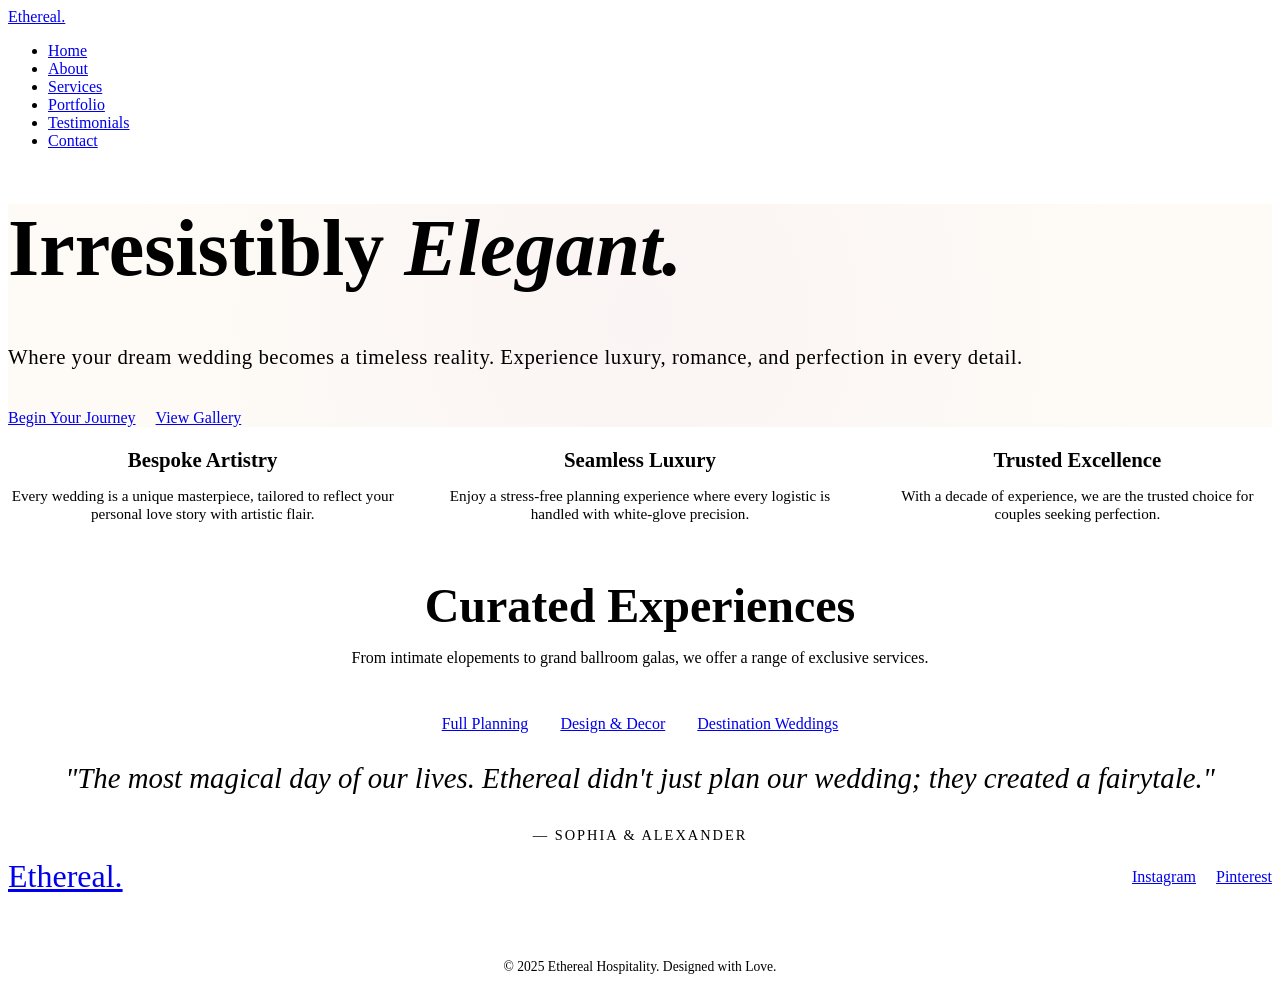
==== index.html @ 0077c3fd "Add files via upload Initial website upload" ====
<!DOCTYPE html>
<html lang="en">

<head>
    <meta charset="UTF-8">
    <meta name="viewport" content="width=device-width, initial-scale=1.0">
    <title>Ethereal | Luxury Wedding Hospitality</title>
    <link rel="stylesheet" href="css/style.css">
    <style>
        .usp-section {
            background-color: var(--color-white);
            border-top: 1px solid var(--color-border);
            border-bottom: 1px solid var(--color-border);
        }

        .usp-grid {
            display: grid;
            grid-template-columns: repeat(3, 1fr);
            gap: 3rem;
            text-align: center;
        }

        .usp-item h3 {
            font-size: 1.3rem;
            color: var(--color-accent);
            margin-bottom: 0.5rem;
        }

        .usp-item p {
            font-size: 0.95rem;
            color: var(--color-text-muted);
        }

        .hero {
            /* Fallback or gradient if image fails to load/generate */
            background: radial-gradient(circle at center, rgba(243, 229, 227, 0.4) 0%, rgba(254, 251, 246, 1) 80%);
        }

        .hero-subtitle {
            font-size: 1.3rem;
            font-weight: 300;
            color: var(--color-text-muted);
            letter-spacing: 0.5px;
        }
    </style>
</head>

<body>

    <!-- Navbar -->
    <nav class="navbar">
        <div class="container nav-container">
            <a href="index.html" class="logo">Ethereal.</a>
            <ul class="nav-links">
                <li><a href="index.html" class="nav-link">Home</a></li>
                <li><a href="about.html" class="nav-link">About</a></li>
                <li><a href="services.html" class="nav-link">Services</a></li>
                <li><a href="work.html" class="nav-link">Portfolio</a></li>
                <li><a href="testimonials.html" class="nav-link">Testimonials</a></li>
                <li><a href="contact.html" class="nav-link">Contact</a></li>
            </ul>
        </div>
    </nav>

    <!-- Hero Section -->
    <header class="hero reveal">
        <div class="container hero-content">
            <h1 style="font-size: 5rem; line-height: 1.1;">Irresistibly <span
                    style="color: var(--color-accent); font-style: italic;">Elegant.</span></h1>
            <p class="hero-subtitle">Where your dream wedding becomes a timeless reality. Experience luxury, romance,
                and perfection in every detail.</p>
            <div style="margin-top: 2.5rem;">
                <a href="contact.html" class="btn btn-primary">Begin Your Journey</a>
                <a href="work.html" class="btn" style="margin-left: 1rem; border-color: var(--color-border);">View
                    Gallery</a>
            </div>
        </div>
    </header>

    <!-- Unique Selling Points -->
    <section class="section-padding usp-section reveal">
        <div class="container">
            <div class="usp-grid">
                <div class="usp-item reveal">
                    <h3>Bespoke Artistry</h3>
                    <p>Every wedding is a unique masterpiece, tailored to reflect your personal love story with artistic
                        flair.</p>
                </div>
                <div class="usp-item reveal">
                    <h3>Seamless Luxury</h3>
                    <p>Enjoy a stress-free planning experience where every logistic is handled with white-glove
                        precision.</p>
                </div>
                <div class="usp-item reveal">
                    <h3>Trusted Excellence</h3>
                    <p>With a decade of experience, we are the trusted choice for couples seeking perfection.</p>
                </div>
            </div>
        </div>
    </section>

    <!-- Services Preview -->
    <section class="services section-padding reveal" style="text-align: center;">
        <div class="container">
            <h2 style="font-size: 3rem; margin-bottom: 1rem;">Curated Experiences</h2>
            <p style="max-width: 600px; margin: 0 auto 3rem; color: var(--color-text-muted);">From intimate elopements
                to grand ballroom galas, we offer a range of exclusive services.</p>

            <div style="display: flex; justify-content: center; gap: 2rem; flex-wrap: wrap;">
                <a href="services.html" class="btn">Full Planning</a>
                <a href="services.html" class="btn">Design & Decor</a>
                <a href="services.html" class="btn">Destination Weddings</a>
            </div>
        </div>
    </section>

    <!-- Testimonials Preview (Trust Signal) -->
    <section class="section-padding reveal" style="background-color: var(--color-secondary);">
        <div class="container" style="text-align: center;">
            <p
                style="font-family: 'Playfair Display', serif; font-size: 1.8rem; font-style: italic; color: var(--color-text-main); margin-bottom: 2rem;">
                "The most magical day of our lives. Ethereal didn't just plan our wedding; they created a fairytale."
            </p>
            <p style="text-transform: uppercase; letter-spacing: 2px; font-size: 0.9rem;">— Sophia & Alexander</p>
        </div>
    </section>

    <!-- Footer -->
    <footer>
        <div class="container">
            <div
                style="display: flex; justify-content: space-between; align-items: center; border-bottom: 1px solid var(--color-border); padding-bottom: 2rem; margin-bottom: 2rem;">
                <a href="index.html" class="logo" style="font-size: 2rem;">Ethereal.</a>
                <div class="footer-socials">
                    <a href="#" style="margin-left: 1rem;">Instagram</a>
                    <a href="#" style="margin-left: 1rem;">Pinterest</a>
                </div>
            </div>
            <p style="text-align: center; color: var(--color-text-muted); font-size: 0.85rem;">&copy; 2025 Ethereal
                Hospitality. Designed with Love.</p>
        </div>
    </footer>

    <script src="js/script.js"></script>
</body>

</html>
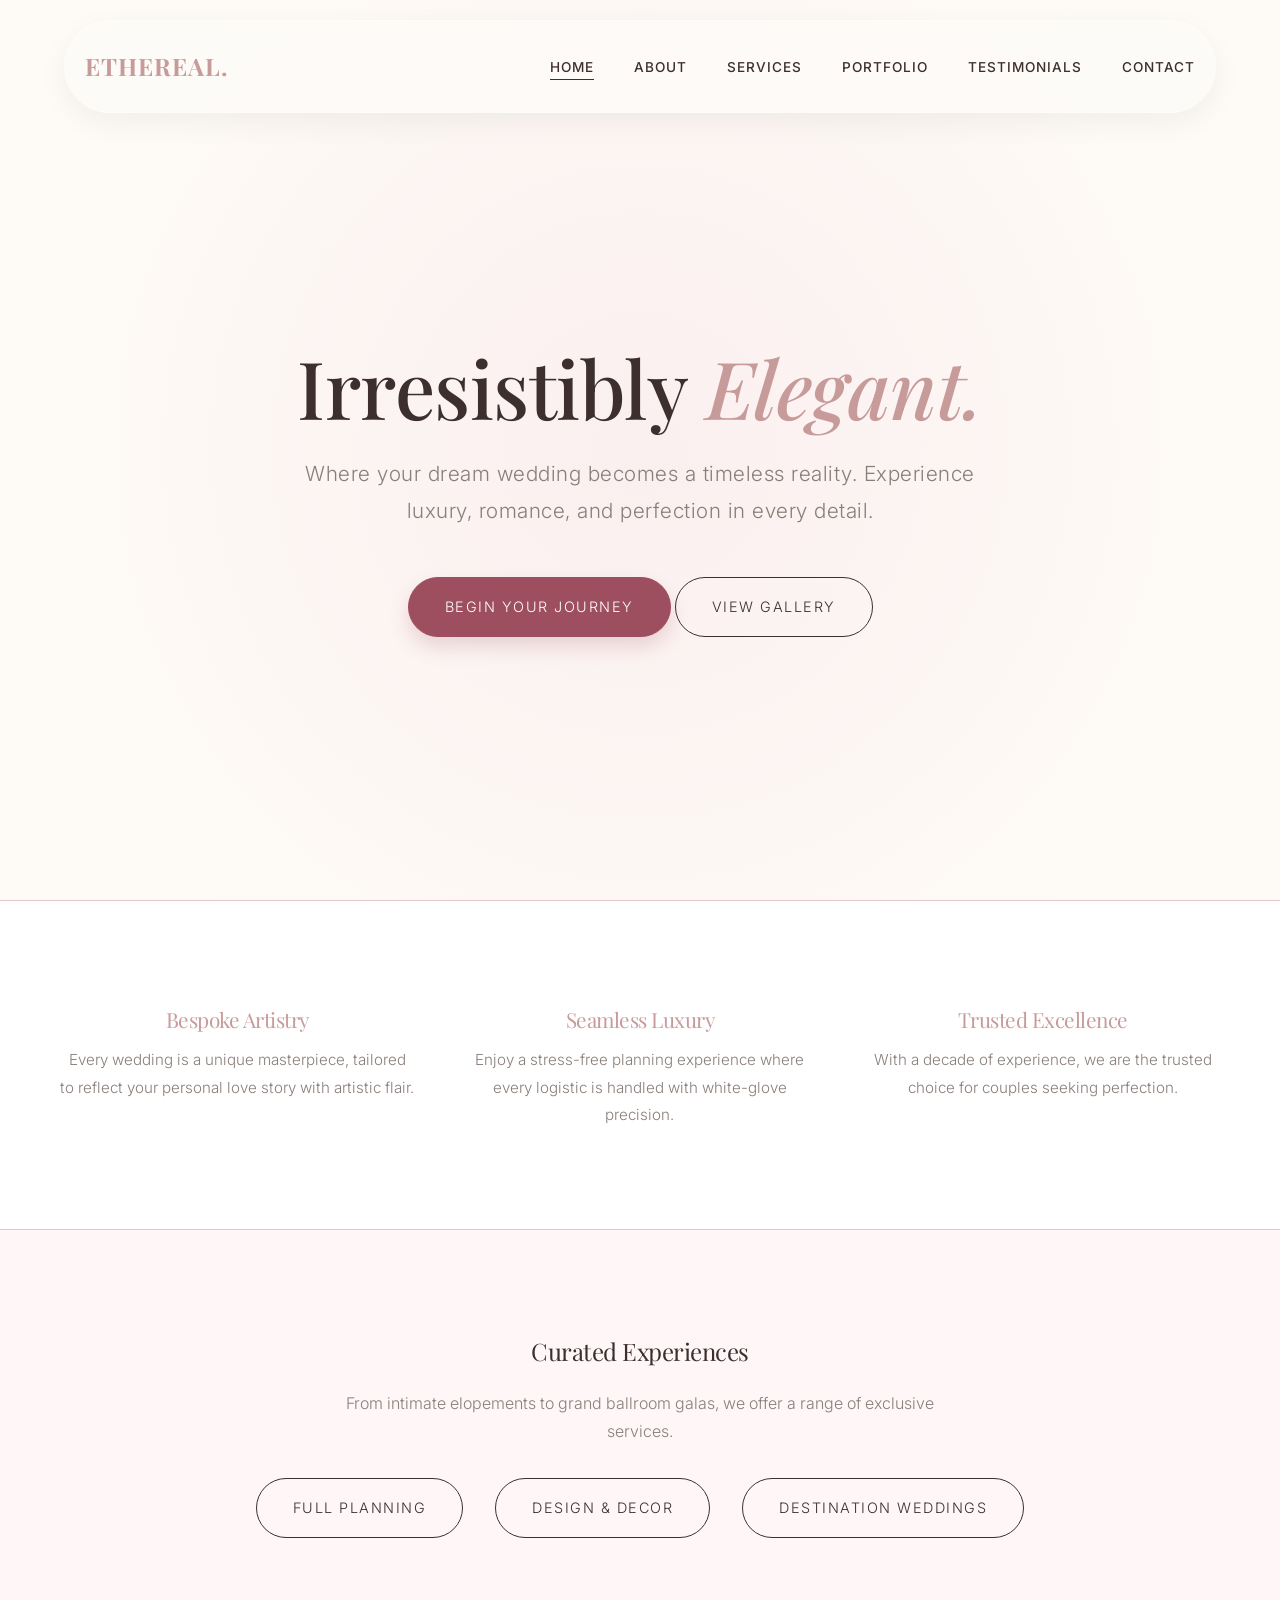
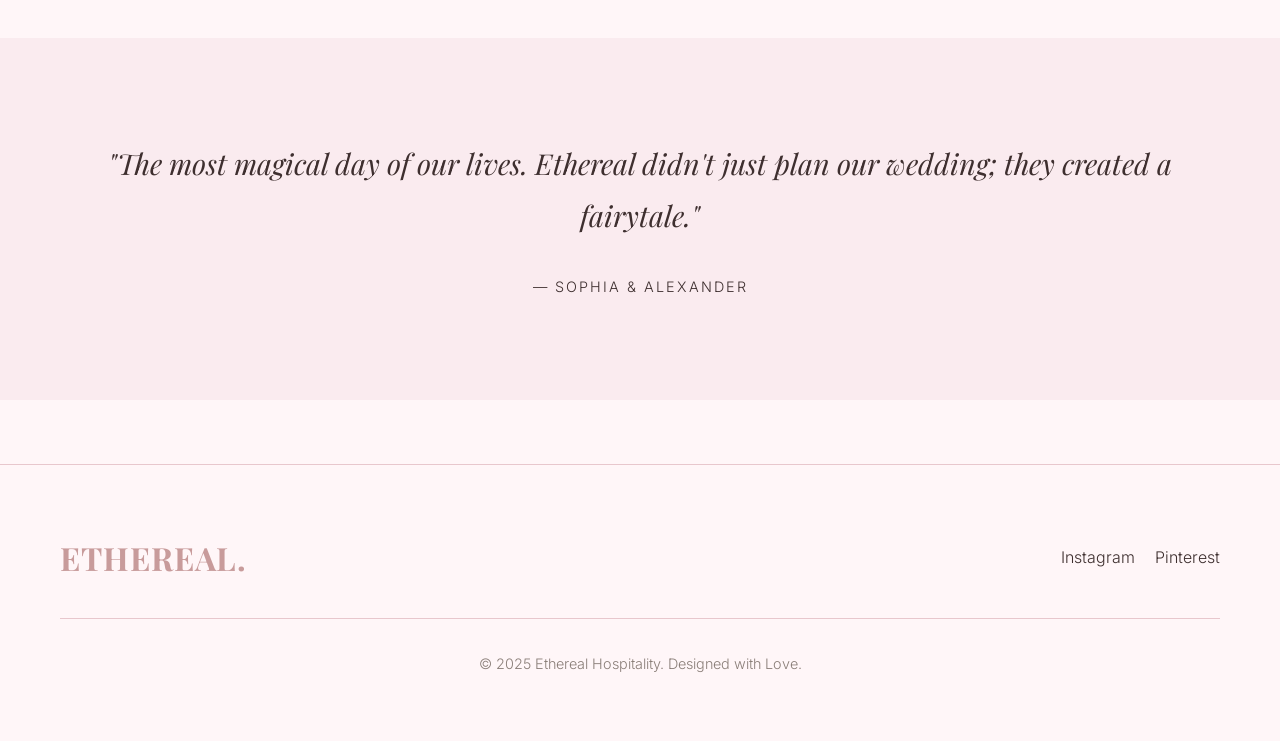
==== commit ef938491: "Initial production-ready website" ====
--- a/index.html
+++ b/index.html
@@ -5,44 +5,7 @@
     <meta charset="UTF-8">
     <meta name="viewport" content="width=device-width, initial-scale=1.0">
     <title>Ethereal | Luxury Wedding Hospitality</title>
-    <link rel="stylesheet" href="css/style.css">
-    <style>
-        .usp-section {
-            background-color: var(--color-white);
-            border-top: 1px solid var(--color-border);
-            border-bottom: 1px solid var(--color-border);
-        }
-
-        .usp-grid {
-            display: grid;
-            grid-template-columns: repeat(3, 1fr);
-            gap: 3rem;
-            text-align: center;
-        }
-
-        .usp-item h3 {
-            font-size: 1.3rem;
-            color: var(--color-accent);
-            margin-bottom: 0.5rem;
-        }
-
-        .usp-item p {
-            font-size: 0.95rem;
-            color: var(--color-text-muted);
-        }
-
-        .hero {
-            /* Fallback or gradient if image fails to load/generate */
-            background: radial-gradient(circle at center, rgba(243, 229, 227, 0.4) 0%, rgba(254, 251, 246, 1) 80%);
-        }
-
-        .hero-subtitle {
-            font-size: 1.3rem;
-            font-weight: 300;
-            color: var(--color-text-muted);
-            letter-spacing: 0.5px;
-        }
-    </style>
+    <link rel="stylesheet" href="./css/style.css">
 </head>
 
 <body>
@@ -50,14 +13,14 @@
     <!-- Navbar -->
     <nav class="navbar">
         <div class="container nav-container">
-            <a href="index.html" class="logo">Ethereal.</a>
+            <a href="./index.html" class="logo">Ethereal.</a>
             <ul class="nav-links">
-                <li><a href="index.html" class="nav-link">Home</a></li>
-                <li><a href="about.html" class="nav-link">About</a></li>
-                <li><a href="services.html" class="nav-link">Services</a></li>
-                <li><a href="work.html" class="nav-link">Portfolio</a></li>
-                <li><a href="testimonials.html" class="nav-link">Testimonials</a></li>
-                <li><a href="contact.html" class="nav-link">Contact</a></li>
+                <li><a href="./index.html" class="nav-link active">Home</a></li>
+                <li><a href="./about.html" class="nav-link">About</a></li>
+                <li><a href="./services.html" class="nav-link">Services</a></li>
+                <li><a href="./work.html" class="nav-link">Portfolio</a></li>
+                <li><a href="./testimonials.html" class="nav-link">Testimonials</a></li>
+                <li><a href="./contact.html" class="nav-link">Contact</a></li>
             </ul>
         </div>
     </nav>
@@ -65,14 +28,12 @@
     <!-- Hero Section -->
     <header class="hero reveal">
         <div class="container hero-content">
-            <h1 style="font-size: 5rem; line-height: 1.1;">Irresistibly <span
-                    style="color: var(--color-accent); font-style: italic;">Elegant.</span></h1>
+            <h1>Irresistibly <span class="text-accent font-italic">Elegant.</span></h1>
             <p class="hero-subtitle">Where your dream wedding becomes a timeless reality. Experience luxury, romance,
                 and perfection in every detail.</p>
-            <div style="margin-top: 2.5rem;">
-                <a href="contact.html" class="btn btn-primary">Begin Your Journey</a>
-                <a href="work.html" class="btn" style="margin-left: 1rem; border-color: var(--color-border);">View
-                    Gallery</a>
+            <div class="hero-actions">
+                <a href="./contact.html" class="btn btn-primary">Begin Your Journey</a>
+                <a href="./work.html" class="btn ml-1 btn-outline">View Gallery</a>
             </div>
         </div>
     </header>
@@ -100,48 +61,45 @@
     </section>
 
     <!-- Services Preview -->
-    <section class="services section-padding reveal" style="text-align: center;">
+    <section class="services section-padding reveal text-center">
         <div class="container">
-            <h2 style="font-size: 3rem; margin-bottom: 1rem;">Curated Experiences</h2>
-            <p style="max-width: 600px; margin: 0 auto 3rem; color: var(--color-text-muted);">From intimate elopements
-                to grand ballroom galas, we offer a range of exclusive services.</p>
+            <h2 class="mb-1">Curated Experiences</h2>
+            <p class="max-w-600 mb-2 text-muted">From intimate elopements to grand ballroom galas, we offer a range of
+                exclusive services.</p>
 
-            <div style="display: flex; justify-content: center; gap: 2rem; flex-wrap: wrap;">
-                <a href="services.html" class="btn">Full Planning</a>
-                <a href="services.html" class="btn">Design & Decor</a>
-                <a href="services.html" class="btn">Destination Weddings</a>
+            <div class="flex-center flex-wrap gap-2">
+                <a href="./services.html" class="btn">Full Planning</a>
+                <a href="./services.html" class="btn">Design & Decor</a>
+                <a href="./services.html" class="btn">Destination Weddings</a>
             </div>
         </div>
     </section>
 
     <!-- Testimonials Preview (Trust Signal) -->
-    <section class="section-padding reveal" style="background-color: var(--color-secondary);">
-        <div class="container" style="text-align: center;">
-            <p
-                style="font-family: 'Playfair Display', serif; font-size: 1.8rem; font-style: italic; color: var(--color-text-main); margin-bottom: 2rem;">
+    <section class="section-padding reveal bg-secondary">
+        <div class="container text-center">
+            <p class="font-serif fs-1-8rem font-italic text-main mb-2">
                 "The most magical day of our lives. Ethereal didn't just plan our wedding; they created a fairytale."
             </p>
-            <p style="text-transform: uppercase; letter-spacing: 2px; font-size: 0.9rem;">— Sophia & Alexander</p>
+            <p class="text-upper ls-2 fs-0-9rem">— Sophia & Alexander</p>
         </div>
     </section>
 
     <!-- Footer -->
     <footer>
         <div class="container">
-            <div
-                style="display: flex; justify-content: space-between; align-items: center; border-bottom: 1px solid var(--color-border); padding-bottom: 2rem; margin-bottom: 2rem;">
-                <a href="index.html" class="logo" style="font-size: 2rem;">Ethereal.</a>
+            <div class="footer-content">
+                <a href="./index.html" class="logo" style="font-size: 2rem;">Ethereal.</a>
                 <div class="footer-socials">
-                    <a href="#" style="margin-left: 1rem;">Instagram</a>
-                    <a href="#" style="margin-left: 1rem;">Pinterest</a>
+                    <a href="#">Instagram</a>
+                    <a href="#">Pinterest</a>
                 </div>
             </div>
-            <p style="text-align: center; color: var(--color-text-muted); font-size: 0.85rem;">&copy; 2025 Ethereal
-                Hospitality. Designed with Love.</p>
+            <p>&copy; 2025 Ethereal Hospitality. Designed with Love.</p>
         </div>
     </footer>
 
-    <script src="js/script.js"></script>
+    <script src="./js/script.js"></script>
 </body>
 
 </html>
--- a/css/style.css
+++ b/css/style.css
@@ -0,0 +1,787 @@
+/* Font Imports */
+@import url('https://fonts.googleapis.com/css2?family=Playfair+Display:ital,wght@0,400;0,600;0,700;1,400&family=Inter:wght@300;400;500;600&display=swap');
+
+:root {
+    /* Color Palette - Blush & Rose Luxury */
+    --color-bg: #FFF6F8;
+    /* Soft Blush */
+    --color-text-main: #3E2F2F;
+    /* Deep Warm Brown */
+    --color-text-muted: #8A7E78;
+    /* Soft Taupe */
+    --color-accent: #C89B9B;
+    /* Rose Gold */
+    --color-accent-hover: #B28585;
+    /* Deep Rose */
+    --color-cta: #9E4F5F;
+    /* Wine Pink */
+    --color-secondary: #FAEBEF;
+    /* Lighter Blush for sections */
+    --color-white: #ffffff;
+    --color-border: #E8C7CD;
+    /* Soft Pink Grey */
+
+    /* Spacing */
+    --container-width: 1200px;
+    --section-padding: 100px 0;
+
+    /* Transitions */
+    --transition-base: all 0.5s cubic-bezier(0.22, 1, 0.36, 1);
+    /* Elegant smooth ease */
+}
+
+* {
+    margin: 0;
+    padding: 0;
+    box-sizing: border-box;
+}
+
+html {
+    scroll-behavior: smooth;
+}
+
+body {
+    font-family: 'Inter', sans-serif;
+    background-color: var(--color-bg);
+    color: var(--color-text-main);
+    line-height: 1.8;
+    overflow-x: hidden;
+    font-weight: 300;
+}
+
+h1,
+h2,
+h3,
+h4,
+h5,
+h6 {
+    font-family: 'Playfair Display', serif;
+    font-weight: 400;
+    color: var(--color-text-main);
+    margin-bottom: 1.5rem;
+    letter-spacing: -0.5px;
+}
+
+a {
+    text-decoration: none;
+    color: inherit;
+    transition: var(--transition-base);
+}
+
+ul {
+    list-style: none;
+}
+
+img {
+    max-width: 100%;
+    display: block;
+}
+
+/* Utilities */
+.container {
+    max-width: var(--container-width);
+    margin: 0 auto;
+    padding: 0 20px;
+}
+
+.text-center {
+    text-align: center;
+}
+
+.mt-1 {
+    margin-top: 1rem;
+}
+
+.mt-2 {
+    margin-top: 2rem;
+}
+
+.mt-4 {
+    margin-top: 4rem;
+}
+
+.mb-1 {
+    margin-bottom: 1rem;
+}
+
+.mb-2 {
+    margin-bottom: 2rem;
+}
+
+.section-padding {
+    padding: var(--section-padding);
+}
+
+/* Buttons */
+.btn {
+    display: inline-block;
+    padding: 16px 36px;
+    background: transparent;
+    border: 1px solid var(--color-text-main);
+    color: var(--color-text-main);
+    font-family: 'Inter', sans-serif;
+    font-size: 0.9rem;
+    letter-spacing: 1.5px;
+    text-transform: uppercase;
+    cursor: pointer;
+    transition: var(--transition-base);
+    border-radius: 50px;
+}
+
+.btn:hover {
+    background: var(--color-text-main);
+    color: var(--color-bg);
+}
+
+.btn-primary {
+    background: var(--color-cta);
+    border-color: var(--color-cta);
+    color: var(--color-white);
+    box-shadow: 0 10px 20px rgba(158, 79, 95, 0.2);
+}
+
+.btn-primary:hover {
+    background: var(--color-accent);
+    border-color: var(--color-accent);
+    color: var(--color-white);
+    transform: translateY(-2px);
+    box-shadow: 0 15px 30px rgba(158, 79, 95, 0.3);
+}
+
+/* Navbar */
+.navbar {
+    position: fixed;
+    top: 20px;
+    left: 50%;
+    transform: translateX(-50%);
+    width: 90%;
+    max-width: 1200px;
+    padding: 1rem 2rem;
+    z-index: 1000;
+    transition: var(--transition-base);
+    background: rgba(255, 255, 255, 0.7);
+    backdrop-filter: blur(15px);
+    border: 1px solid rgba(255, 255, 255, 0.3);
+    border-radius: 50px;
+    box-shadow: 0 10px 30px rgba(0, 0, 0, 0.05);
+}
+
+.nav-container {
+    display: flex;
+    justify-content: space-between;
+    align-items: center;
+}
+
+.logo {
+    font-family: 'Playfair Display', serif;
+    font-size: 1.5rem;
+    font-weight: 700;
+    letter-spacing: 1px;
+    text-transform: uppercase;
+    color: var(--color-accent);
+}
+
+.nav-links {
+    display: flex;
+    gap: 2.5rem;
+}
+
+.nav-link {
+    font-size: 0.85rem;
+    text-transform: uppercase;
+    letter-spacing: 1px;
+    position: relative;
+    color: var(--color-text-main);
+    font-weight: 500;
+}
+
+.nav-link::after {
+    content: '';
+    position: absolute;
+    bottom: -5px;
+    left: 0;
+    width: 0%;
+    height: 1px;
+    background: var(--color-text-main);
+    transition: var(--transition-base);
+}
+
+.nav-link:hover::after,
+.nav-link.active::after {
+    width: 100%;
+}
+
+/* Animations */
+.reveal {
+    opacity: 0;
+    transform: translateY(30px);
+    transition: all 0.8s ease-out;
+}
+
+.reveal.active {
+    opacity: 1;
+    transform: translateY(0);
+}
+
+/* Hero Main (Home) */
+.hero {
+    height: 100vh;
+    display: flex;
+    align-items: center;
+    justify-content: center;
+    text-align: center;
+    padding-top: 80px;
+    position: relative;
+    background: radial-gradient(circle at center, rgba(243, 229, 227, 0.4) 0%, rgba(254, 251, 246, 1) 80%);
+}
+
+.hero-content h1 {
+    font-size: 5rem;
+    line-height: 1.1;
+    margin-bottom: 1.5rem;
+    font-weight: 500;
+}
+
+.hero-subtitle {
+    font-size: 1.3rem;
+    font-weight: 300;
+    color: var(--color-text-muted);
+    letter-spacing: 0.5px;
+    max-width: 700px;
+    margin: 0 auto 3rem;
+}
+
+/* Page Heroes */
+.page-hero {
+    background: linear-gradient(to bottom, #FFF6F8, #fdf4f6);
+    padding: 180px 0 120px;
+    text-align: center;
+    position: relative;
+}
+
+.page-hero::after {
+    content: '❀';
+    display: block;
+    font-size: 2rem;
+    color: var(--color-accent);
+    margin-top: 2rem;
+    opacity: 0.6;
+}
+
+/* USP Section (Home) */
+.usp-section {
+    background-color: var(--color-white);
+    border-top: 1px solid var(--color-border);
+    border-bottom: 1px solid var(--color-border);
+}
+
+.usp-grid {
+    display: grid;
+    grid-template-columns: repeat(3, 1fr);
+    gap: 3rem;
+    text-align: center;
+}
+
+.usp-item h3 {
+    font-size: 1.3rem;
+    color: var(--color-accent);
+    margin-bottom: 0.5rem;
+}
+
+.usp-item p {
+    font-size: 0.95rem;
+    color: var(--color-text-muted);
+}
+
+/* Services Page Styles */
+.services-hero {
+    background: linear-gradient(135deg, #FFF6F8 0%, #fae6ed 100%);
+    padding: 160px 0 100px;
+    text-align: center;
+}
+
+.overview-grid {
+    display: grid;
+    grid-template-columns: repeat(auto-fit, minmax(300px, 1fr));
+    gap: 2.5rem;
+    margin-top: -50px;
+    position: relative;
+    z-index: 10;
+}
+
+.overview-card {
+    background: #fff;
+    padding: 3rem 2rem;
+    border-radius: 12px;
+    text-align: center;
+    box-shadow: 0 15px 30px rgba(0, 0, 0, 0.03);
+    border: 1px solid var(--color-border);
+    transition: all 0.4s ease;
+}
+
+.overview-card:hover {
+    transform: translateY(-8px);
+    box-shadow: 0 20px 40px rgba(200, 155, 155, 0.15);
+    border-color: var(--color-accent);
+}
+
+.detail-section {
+    padding: 120px 0;
+    overflow: hidden;
+}
+
+.detail-layout {
+    display: grid;
+    grid-template-columns: 1fr 1fr;
+    gap: 5rem;
+    align-items: center;
+}
+
+.detail-layout.reverse {
+    direction: rtl;
+}
+
+.detail-layout.reverse .detail-content {
+    direction: ltr;
+}
+
+.detail-image {
+    height: 500px;
+    border-radius: 12px;
+    overflow: hidden;
+    box-shadow: 0 20px 40px rgba(0, 0, 0, 0.08);
+    position: relative;
+}
+
+.detail-image img {
+    width: 100%;
+    height: 100%;
+    object-fit: cover;
+    transition: transform 0.6s ease;
+}
+
+.detail-image:hover img {
+    transform: scale(1.05);
+}
+
+.service-list li {
+    margin-bottom: 0.8rem;
+    font-size: 0.95rem;
+    padding-left: 25px;
+    position: relative;
+    color: var(--color-text-muted);
+}
+
+.service-list li::before {
+    content: '✦';
+    position: absolute;
+    left: 0;
+    color: var(--color-accent);
+}
+
+.process-steps {
+    display: flex;
+    justify-content: center;
+    gap: 4rem;
+    margin-top: 4rem;
+    flex-wrap: wrap;
+}
+
+.step-icon {
+    width: 80px;
+    height: 80px;
+    background: var(--color-secondary);
+    border-radius: 50%;
+    display: flex;
+    align-items: center;
+    justify-content: center;
+    font-size: 1.5rem;
+    color: var(--color-cta);
+    margin: 0 auto 1.5rem;
+    font-family: serif;
+}
+
+/* About Page Styles */
+.story-layout {
+    display: grid;
+    grid-template-columns: 1.2fr 1fr;
+    gap: 6rem;
+    align-items: center;
+    margin: 4rem 0;
+}
+
+.pull-quote {
+    font-family: 'Playfair Display', serif;
+    font-size: 1.6rem;
+    font-style: italic;
+    color: var(--color-cta);
+    margin: 2rem 0;
+    padding-left: 20px;
+    border-left: 3px solid var(--color-border);
+}
+
+.about-image-container {
+    position: relative;
+    border-radius: 200px 200px 0 0;
+    overflow: hidden;
+    height: 600px;
+    box-shadow: 0 30px 60px rgba(200, 155, 155, 0.15);
+}
+
+.about-image-container img {
+    width: 100%;
+    height: 100%;
+    object-fit: cover;
+}
+
+/* Portfolio Styles */
+.portfolio-grid {
+    display: grid;
+    grid-template-columns: repeat(auto-fill, minmax(350px, 1fr));
+    gap: 2rem;
+    margin-top: 4rem;
+}
+
+.portfolio-item {
+    position: relative;
+    height: 400px;
+    overflow: hidden;
+    background-color: #eee;
+    border-radius: 8px;
+}
+
+.portfolio-img {
+    width: 100%;
+    height: 100%;
+    object-fit: cover;
+    transition: transform 0.5s ease;
+}
+
+.portfolio-item:hover .portfolio-img {
+    transform: scale(1.05);
+}
+
+.portfolio-overlay {
+    position: absolute;
+    bottom: 0;
+    left: 0;
+    width: 100%;
+    padding: 2rem;
+    background: linear-gradient(to top, rgba(0, 0, 0, 0.8), transparent);
+    color: #fff;
+    opacity: 0;
+    transform: translateY(20px);
+    transition: all 0.3s ease;
+}
+
+.portfolio-item:hover .portfolio-overlay {
+    opacity: 1;
+    transform: translateY(0);
+}
+
+/* Testimonials Styles */
+.testimonial-grid {
+    display: grid;
+    grid-template-columns: repeat(auto-fit, minmax(300px, 1fr));
+    gap: 3rem;
+    margin-top: 4rem;
+}
+
+.testimonial-card {
+    background: #fff;
+    padding: 3rem;
+    box-shadow: 0 10px 30px rgba(0, 0, 0, 0.03);
+    border-radius: 4px;
+    text-align: center;
+    transition: transform 0.4s ease;
+}
+
+.testimonial-card:hover {
+    transform: translateY(-5px);
+}
+
+.quote-icon {
+    font-size: 3rem;
+    color: var(--color-accent);
+    margin-bottom: 2rem;
+    font-family: serif;
+}
+
+/* Contact Styles */
+.contact-layout {
+    display: grid;
+    grid-template-columns: 1fr 1fr;
+    gap: 5rem;
+    margin-top: 4rem;
+}
+
+.form-group {
+    margin-bottom: 2rem;
+}
+
+.form-group label {
+    display: block;
+    margin-bottom: 0.5rem;
+    font-size: 0.9rem;
+    letter-spacing: 1px;
+    text-transform: uppercase;
+}
+
+.form-control {
+    width: 100%;
+    padding: 15px;
+    background: transparent;
+    border: 1px solid var(--color-border);
+    font-family: 'Inter', sans-serif;
+    font-size: 1rem;
+    transition: var(--transition-base);
+}
+
+.form-control:focus {
+    outline: none;
+    border-color: var(--color-text-main);
+    background: #fff;
+}
+
+textarea.form-control {
+    height: 150px;
+    resize: vertical;
+}
+
+/* Footer */
+footer {
+    padding: 4rem 0;
+    text-align: center;
+    border-top: 1px solid var(--color-border);
+    margin-top: 4rem;
+}
+
+.footer-content {
+    display: flex;
+    justify-content: space-between;
+    align-items: center;
+    border-bottom: 1px solid var(--color-border);
+    padding-bottom: 2rem;
+    margin-bottom: 2rem;
+}
+
+.footer-socials a {
+    margin-left: 1rem;
+}
+
+footer p {
+    color: var(--color-text-muted);
+    font-size: 0.9rem;
+}
+
+/* Media Queries */
+@media (max-width: 768px) {
+
+    .usp-grid,
+    .detail-layout,
+    .story-layout,
+    .contact-layout,
+    .footer-content {
+        grid-template-columns: 1fr;
+        flex-direction: column;
+        text-align: center;
+        gap: 2rem;
+    }
+
+    .detail-layout.reverse {
+        direction: ltr;
+    }
+
+    .hero-content h1 {
+        font-size: 3rem;
+    }
+
+    .navbar {
+        width: 95%;
+        padding: 1rem;
+    }
+
+    .nav-links {
+        display: none;
+    }
+
+    /* Mobile menu simplified for now */
+
+
+    .detail-image,
+    .about-image-container {
+        height: 300px;
+    }
+}
+
+/* Utilities Extended */
+.max-w-600 {
+    max-width: 600px;
+    margin-left: auto;
+    margin-right: auto;
+}
+
+.max-w-700 {
+    max-width: 700px;
+    margin-left: auto;
+    margin-right: auto;
+}
+
+.max-w-800 {
+    max-width: 800px;
+    margin-left: auto;
+    margin-right: auto;
+}
+
+.max-w-900 {
+    max-width: 900px;
+    margin-left: auto;
+    margin-right: auto;
+}
+
+.fs-4rem {
+    font-size: 4rem;
+}
+
+.fs-3rem {
+    font-size: 3rem;
+}
+
+.fs-2-5rem {
+    font-size: 2.5rem;
+}
+
+.fs-2-2rem {
+    font-size: 2.2rem;
+}
+
+.fs-2rem {
+    font-size: 2rem;
+}
+
+.fs-1-8rem {
+    font-size: 1.8rem;
+}
+
+.fs-1-4rem {
+    font-size: 1.4rem;
+}
+
+.fs-1-3rem {
+    font-size: 1.3rem;
+}
+
+.fs-1-2rem {
+    font-size: 1.2rem;
+}
+
+.fs-1-1rem {
+    font-size: 1.1rem;
+}
+
+.fs-0-9rem {
+    font-size: 0.9rem;
+}
+
+.fs-0-85rem {
+    font-size: 0.85rem;
+}
+
+.fw-300 {
+    font-weight: 300;
+}
+
+.fw-600 {
+    font-weight: 600;
+}
+
+.text-muted {
+    color: var(--color-text-muted);
+}
+
+.text-main {
+    color: var(--color-text-main);
+}
+
+.text-accent {
+    color: var(--color-accent);
+}
+
+.text-upper {
+    text-transform: uppercase;
+}
+
+.ls-1 {
+    letter-spacing: 1px;
+}
+
+.ls-2 {
+    letter-spacing: 2px;
+}
+
+.ls-5 {
+    letter-spacing: 5px;
+}
+
+.lh-1-4 {
+    line-height: 1.4;
+}
+
+.lh-1-5 {
+    line-height: 1.5;
+}
+
+.lh-1-8 {
+    line-height: 1.8;
+}
+
+.font-serif {
+    font-family: 'Playfair Display', serif;
+}
+
+.font-italic {
+    font-style: italic;
+}
+
+.hero-small {
+    min-height: 400px;
+    height: 50vh;
+}
+
+.flex-center {
+    display: flex;
+    justify-content: center;
+    align-items: center;
+}
+
+.gap-2 {
+    gap: 2rem;
+}
+
+.flex-wrap {
+    flex-wrap: wrap;
+}
+
+.bg-secondary {
+    background-color: var(--color-secondary);
+}
+
+.bg-gradient-soft {
+    background: linear-gradient(135deg, #FFF6F8, #f8eff1);
+}
+
+.bg-gradient-radial {
+    background: radial-gradient(circle, #fff0f3 0%, #fff 70%);
+}
+
+.bg-alt-pink {
+    background-color: #F6E9EC;
+}
+
+.pb-50 {
+    padding-bottom: 50px;
+}
+
+.pt-0 {
+    padding-top: 0;
+}
